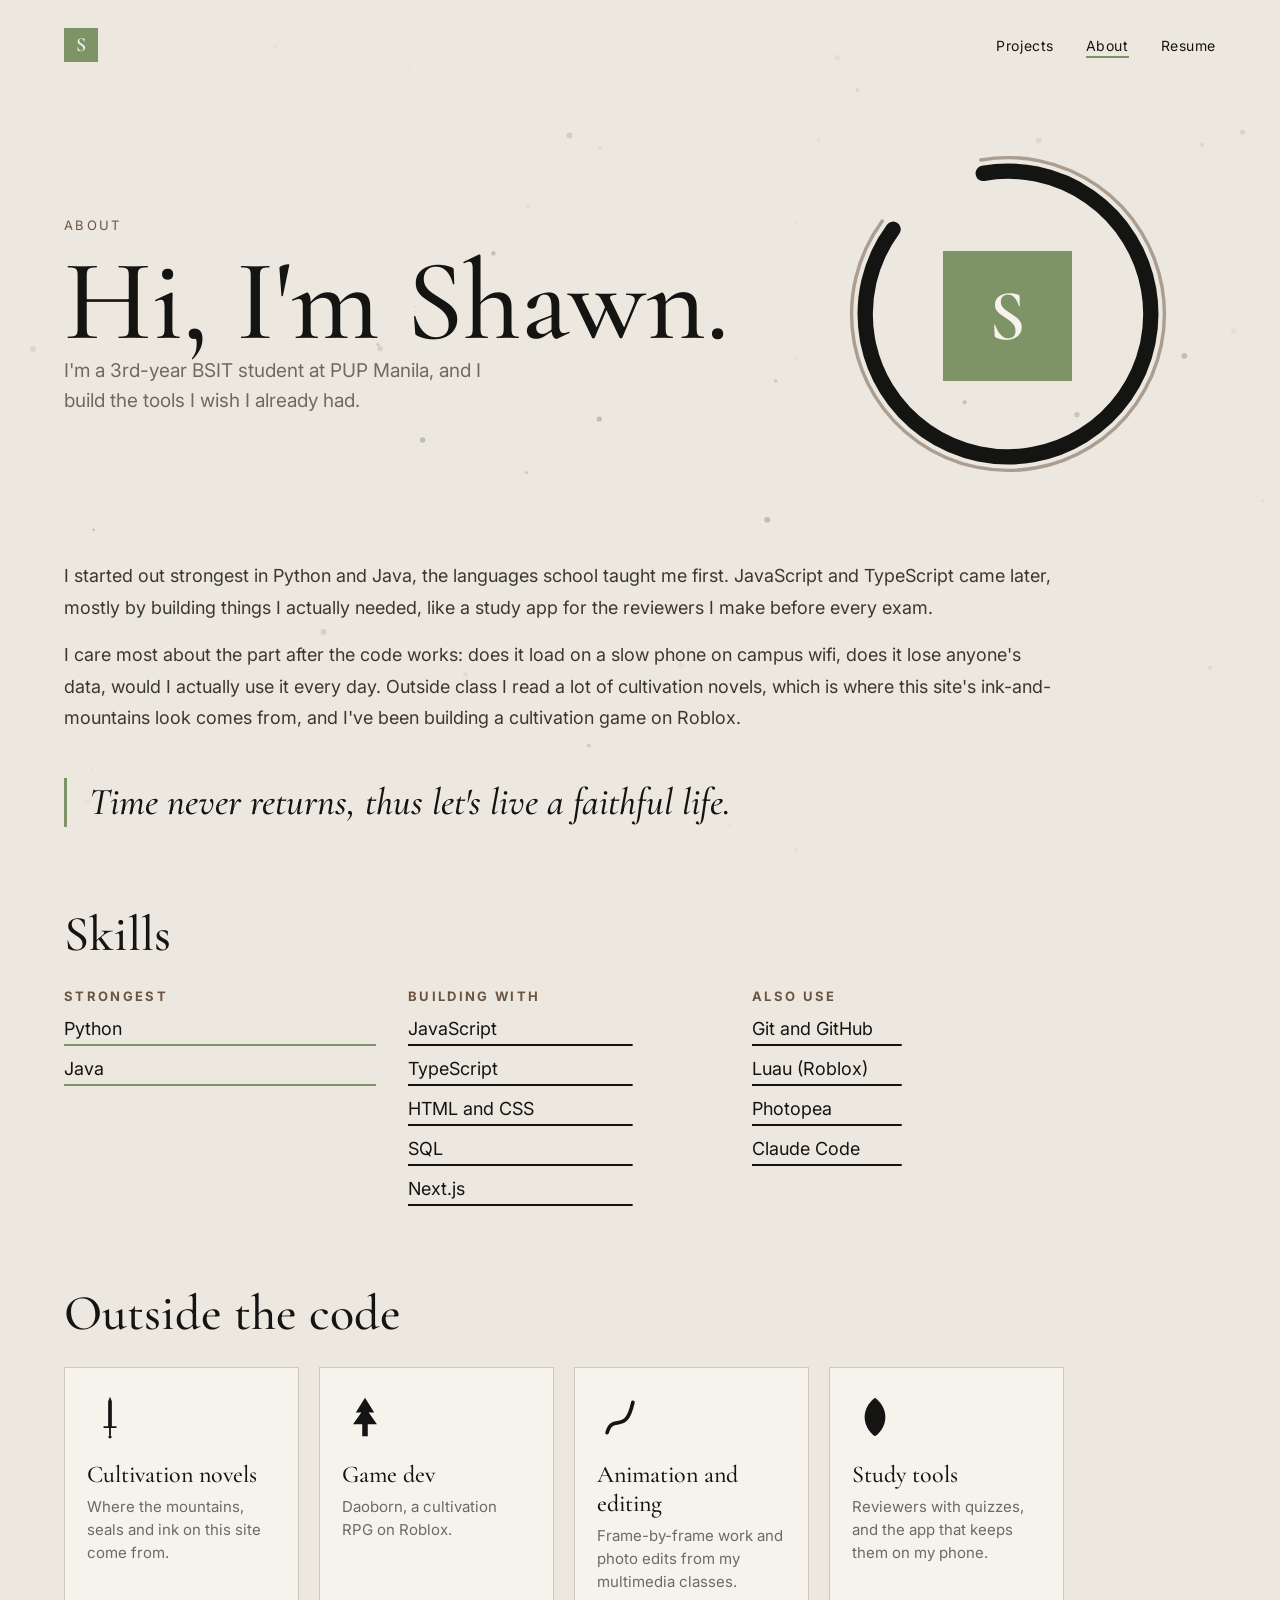
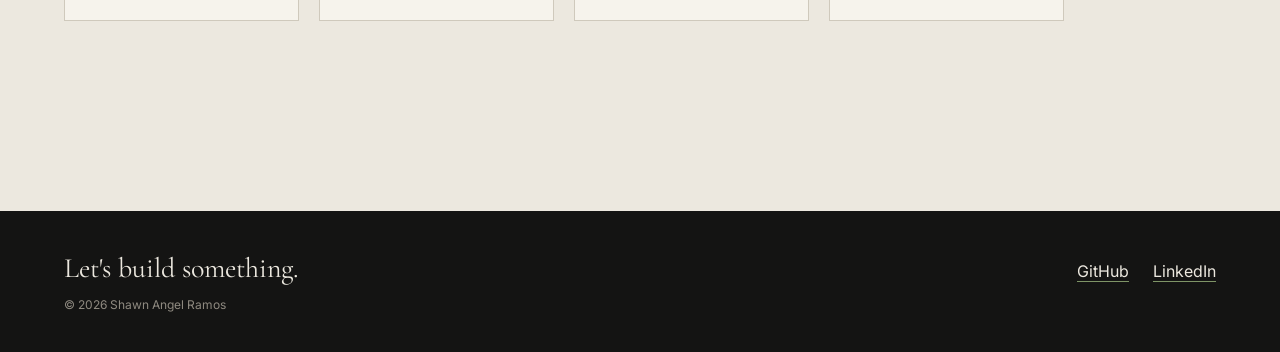
==== about.html @ b36f53f1 "Add about page A short story, a quote, skills grouped by how well I know them, and interests. An ens" ====
<!doctype html>
<html lang="en">
<head>
  <meta charset="utf-8">
  <meta name="viewport" content="width=device-width, initial-scale=1">
  <title>About · Shawn Angel Ramos</title>
  <link rel="preconnect" href="https://fonts.googleapis.com">
  <link rel="preconnect" href="https://fonts.gstatic.com" crossorigin>
  <link href="https://fonts.googleapis.com/css2?family=Cormorant+Garamond:ital,wght@0,500;0,600;1,500&family=Inter:wght@400;500&display=swap" rel="stylesheet">
  <link rel="stylesheet" href="style.css">
  <link rel="stylesheet" href="pages.css">
</head>
<body class="about-page">
  <canvas class="ambient" aria-hidden="true"></canvas>

  <nav class="nav">
    <a class="mark" href="index.html" aria-label="Home">S</a>
    <ul>
      <li><a href="projects.html">Projects</a></li>
      <li><a href="about.html">About</a></li>
      <li><a href="resume.html">Resume</a></li>
    </ul>
  </nav>

  <main class="page about">
    <header class="about-hero">
      <div>
        <p class="kicker" data-reveal>About</p>
        <h1 data-reveal>Hi, I'm Shawn.</h1>
        <p class="lead" data-reveal>I'm a 3rd-year BSIT student at PUP Manila, and I build the tools I wish I already had.</p>
      </div>
      <div class="enso" aria-hidden="true">
        <svg viewBox="0 0 200 200">
          <circle class="ring" cx="100" cy="100" r="84" pathLength="1"/>
          <circle class="ring thin" cx="100" cy="100" r="92" pathLength="1"/>
        </svg>
        <span class="seal-big">S</span>
      </div>
    </header>

    <section class="story" data-reveal>
      <p>I started out strongest in Python and Java, the languages school taught me first. JavaScript and TypeScript came later, mostly by building things I actually needed, like a study app for the reviewers I make before every exam.</p>
      <p>I care most about the part after the code works: does it load on a slow phone on campus wifi, does it lose anyone's data, would I actually use it every day. Outside class I read a lot of cultivation novels, which is where this site's ink-and-mountains look comes from, and I've been building a cultivation game on Roblox.</p>
      <blockquote class="quote">Time never returns, thus let's live a faithful life.</blockquote>
    </section>

    <section data-reveal>
      <h2 class="section-title">Skills</h2>
      <div class="skills" data-reveal>
        <div>
          <h3 class="kicker">Strongest</h3>
          <ul style="--w: 1"><li>Python</li><li>Java</li></ul>
        </div>
        <div>
          <h3 class="kicker">Building with</h3>
          <ul style="--w: .72"><li>JavaScript</li><li>TypeScript</li><li>HTML and CSS</li><li>SQL</li><li>Next.js</li></ul>
        </div>
        <div>
          <h3 class="kicker">Also use</h3>
          <ul style="--w: .48"><li>Git and GitHub</li><li>Luau (Roblox)</li><li>Photopea</li><li>Claude Code</li></ul>
        </div>
      </div>
    </section>

    <section data-reveal>
      <h2 class="section-title">Outside the code</h2>
      <div class="interests">
        <div class="interest" style="--d: 0s"><svg class="sym" viewBox="0 0 100 100" data-symbol="sword"></svg><h3>Cultivation novels</h3><p>Where the mountains, seals and ink on this site come from.</p></div>
        <div class="interest" style="--d: -2s"><svg class="sym" viewBox="0 0 100 100" data-symbol="pine"></svg><h3>Game dev</h3><p>Daoborn, a cultivation RPG on Roblox.</p></div>
        <div class="interest" style="--d: -4s"><svg class="sym" viewBox="0 0 100 100" data-symbol="brush"></svg><h3>Animation and editing</h3><p>Frame-by-frame work and photo edits from my multimedia classes.</p></div>
        <div class="interest" style="--d: -6s"><svg class="sym" viewBox="0 0 100 100" data-symbol="leaf"></svg><h3>Study tools</h3><p>Reviewers with quizzes, and the app that keeps them on my phone.</p></div>
      </div>
    </section>
  </main>

  <footer class="foot">
    <p class="foot-line">Let's build something.</p>
    <ul>
      <li><a href="https://github.com/Sramos06" target="_blank" rel="noopener">GitHub</a></li>
      <li><a href="https://www.linkedin.com/in/sramos006" target="_blank" rel="noopener">LinkedIn</a></li>
    </ul>
    <small>© 2026 Shawn Angel Ramos</small>
  </footer>

  <script src="common.js"></script>
  <script src="about.js"></script>
</body>
</html>
---- style.css ----
/* Ink and paper, with matcha and coffee kept to small accents */
:root {
  --ink: #141413;
  --ink-2: #2a2926;
  --paper: #ece8df;
  --paper-2: #f6f3ec;
  --mute: #6e6a61;
  --matcha: #7e9466;
  --coffee: #6b5443;
  --line: #cfc9bc;
}

* { box-sizing: border-box; margin: 0; }
html, body { height: 100%; }
body {
  background: var(--paper);
  color: var(--ink);
  font-family: Inter, system-ui, sans-serif;
  overflow-x: hidden;
}

/* Main page */
#home {
  position: relative;
  min-height: 100vh;
  display: grid;
  grid-template-rows: auto 1fr;
  overflow: hidden;
}

.nav {
  position: relative;
  z-index: 2;
  display: flex;
  justify-content: space-between;
  align-items: center;
  padding: 28px clamp(20px, 5vw, 64px);
  font-size: 14px;
  letter-spacing: .04em;
}
.mark {
  width: 34px;
  height: 34px;
  display: grid;
  place-items: center;
  background: var(--matcha);
  color: var(--paper-2);
  font-family: "Cormorant Garamond", serif;
  font-weight: 600;
  font-size: 20px;
}
a.mark { text-decoration: none; }
.nav ul { display: flex; gap: clamp(16px, 3vw, 32px); list-style: none; padding: 0; }
.nav ul a {
  position: relative;
  color: var(--ink);
  text-decoration: none;
  padding-bottom: 4px;
}
/* A brush-thin matcha line that grows under the hovered or current page */
.nav ul a::after {
  content: "";
  position: absolute;
  left: 0;
  bottom: 0;
  width: 100%;
  height: 2px;
  background: var(--matcha);
  transform: scaleX(0);
  transform-origin: left;
  transition: transform .35s cubic-bezier(.2,.7,.2,1);
}
.nav ul a:hover::after, .nav ul a:focus-visible::after, .nav ul a[aria-current="page"]::after { transform: scaleX(1); }

/* Footer, shared by every page */
.foot {
  position: relative;
  z-index: 2;
  display: flex;
  flex-wrap: wrap;
  align-items: baseline;
  gap: 12px 32px;
  padding: 40px clamp(20px, 5vw, 64px);
  background: var(--ink);
  color: var(--paper);
}
.foot-line { font-family: "Cormorant Garamond", serif; font-size: 28px; margin-right: auto; }
.foot ul { display: flex; gap: 24px; list-style: none; padding: 0; }
.foot a { color: var(--paper); text-decoration: none; border-bottom: 1px solid var(--matcha); }
.foot a:hover, .foot a:focus-visible { color: var(--matcha); }
.foot small { width: 100%; color: #8f8a80; font-size: 12px; }

/* Scroll reveal: elements rise in once */
[data-reveal] { opacity: 0; transform: translateY(24px); transition: opacity .8s, transform .8s cubic-bezier(.2,.7,.2,1); }
[data-reveal].in { opacity: 1; transform: none; }

/* Ink wipe between pages, with a matcha edge leading it */
.wipe {
  position: fixed;
  inset: 0;
  z-index: 100;
  background: var(--ink);
  box-shadow: 6px 0 0 var(--matcha);
  transform: translateX(101%);
  pointer-events: none;
}

@media (prefers-reduced-motion: reduce) {
  [data-reveal] { opacity: 1; transform: none; transition: none; }
}

.hero {
  position: relative;
  z-index: 2;
  align-self: center;
  padding: 0 clamp(20px, 5vw, 64px) 24vh;
}
.eyebrow {
  font-size: 13px;
  letter-spacing: .18em;
  text-transform: uppercase;
  color: var(--coffee);
}
h1 {
  font-family: "Cormorant Garamond", serif;
  font-weight: 500;
  font-size: clamp(52px, 9vw, 128px);
  line-height: .95;
  margin: 14px 0 0;
}
.rule { width: 72px; height: 2px; background: var(--matcha); margin: 26px 0; }
.lead {
  max-width: 36ch;
  color: var(--mute);
  font-size: clamp(16px, 1.6vw, 19px);
  line-height: 1.55;
}

#replay {
  margin-top: 28px;
  padding: 10px 16px;
  font: 500 13px Inter, sans-serif;
  letter-spacing: .06em;
  color: var(--ink);
  background: transparent;
  border: 1px solid var(--ink);
  cursor: pointer;
}
#replay:hover, #replay:focus-visible { background: var(--ink); color: var(--paper); }

/* Intro */
body.intro-on { overflow: hidden; }
body:not(.intro-on) #intro, body:not(.intro-on) #skip { display: none; }

#intro {
  position: fixed;
  inset: 0;
  z-index: 20;
  background: var(--paper-2);
  overflow: hidden;
}
.act { position: absolute; inset: 0; display: grid; place-items: center; }
.lineup { visibility: hidden; }
.ribbons { position: absolute; inset: 0; width: 100%; height: 100%; pointer-events: none; overflow: visible; }
.ribbons path { fill: none; stroke-linecap: round; }
.ribbons.back { z-index: 1; }
.ribbons.front { z-index: 4; }
.ribbons.loop { z-index: 5; }

/* Act 1: the seal and name, framed by torn-paper cutouts */
.title { position: relative; z-index: 3; display: grid; justify-items: center; gap: 14px; }
.title .seal {
  width: 84px;
  height: 84px;
  display: grid;
  place-items: center;
  background: var(--matcha);
  color: var(--paper-2);
  font: 600 52px "Cormorant Garamond", serif;
}
.title .name { font: 500 clamp(28px, 4vw, 48px) "Cormorant Garamond", serif; letter-spacing: .02em; }

/* clip-path would also clip a box-shadow, so the shadow is a filter on the wrapper */
.cut {
  position: absolute;
  z-index: 2;
  width: clamp(110px, 17vw, 230px);
  aspect-ratio: 4 / 3;
  filter: drop-shadow(0 8px 14px rgba(20, 20, 19, .22));
  opacity: 0;
}
.cut .paper { width: 100%; height: 100%; padding: 7%; background: var(--paper-2); }
.cut .art { width: 100%; height: 100%; display: grid; place-items: center; background: var(--tint); color: var(--ink); }
.cut .art svg { width: 52%; height: 70%; }

/* Act 2: five slices of one panorama, each on its own tinted backdrop */
.slices { position: relative; display: flex; }
.slice {
  position: relative;
  width: clamp(58px, 15vw, 170px);
  height: min(62vh, 430px);
  overflow: hidden;
  background: var(--tint);
  opacity: 0;
}
.slice::after { content: ""; position: absolute; top: 0; right: 0; bottom: 0; width: 3px; background: var(--paper-2); }
.slice:last-of-type::after { display: none; }
.slice.mid { z-index: 2; box-shadow: 0 14px 30px rgba(20, 20, 19, .25); }
.slice .pano { position: absolute; bottom: 0; left: calc(var(--i) * -100%); width: 500%; height: 52%; }
.slice .pano svg { position: absolute; inset: 0; width: 100%; height: 100%; }
.slice .sym { position: absolute; top: 12%; left: 27%; width: 46%; color: var(--paper-2); }
.slice .petals { position: absolute; inset: -20% 0 0; width: 100%; height: 120%; animation: petals 6s linear infinite; }
@keyframes petals { to { transform: translateY(16%); } }

/* The vertical word that gets pushed right as each slice lands */
.word {
  position: absolute;
  top: 0;
  height: 100%;
  display: flex;
  flex-direction: column;
  justify-content: space-between;
  padding-left: 14px;
  font: 600 var(--fs, 32px) / 1 "Cormorant Garamond", serif;
  color: var(--ink);
  transition: left .18s cubic-bezier(.2,.7,.2,1);
}
.word span { display: block; }

.flash { position: absolute; inset: 0; z-index: 10; background: var(--paper-2); opacity: 0; pointer-events: none; }

/* Fly-through */
#fly {
  position: fixed;
  inset: 0;
  z-index: 15;
  display: none;
  background: var(--paper);
  overflow: hidden;
  perspective: 800px;
  perspective-origin: 50% 42%;
}
#fly.on { display: block; }
#fly .scene { position: absolute; inset: 0; transform-style: preserve-3d; }
#fly .layer {
  position: absolute;
  width: 220vw;
  bottom: -6vh;
  height: 62vh;
  opacity: 0;
}
/* Far layers shrink toward the center, so feather the sides and base or their box edges show.
   The mask sits on the svg because a mask on the 3D-transformed layer stops it rendering. */
#fly .layer svg {
  display: block;
  width: 100%;
  height: 100%;
  -webkit-mask-image: linear-gradient(90deg, transparent, #000 22%, #000 78%, transparent), linear-gradient(#000 72%, transparent);
  -webkit-mask-composite: source-in;
  mask-image: linear-gradient(90deg, transparent, #000 22%, #000 78%, transparent), linear-gradient(#000 72%, transparent);
  mask-composite: intersect;
}
/* Mist at the base of every ridge, like ink fading into wet paper */
#fly::after {
  content: "";
  position: absolute;
  inset: auto 0 0 0;
  height: 38%;
  background: linear-gradient(transparent, var(--paper) 85%);
  pointer-events: none;
}
#fly canvas { position: absolute; inset: 0; width: 100%; height: 100%; z-index: 1; }

#skip {
  position: fixed;
  right: 20px;
  bottom: 20px;
  z-index: 40;
  padding: 8px 14px;
  font: 500 12px Inter, sans-serif;
  letter-spacing: .08em;
  color: var(--paper);
  background: transparent;
  border: 1px solid currentColor;
  cursor: pointer;
  mix-blend-mode: difference;
}

/* Ink-wash ridges, far to near */
.ridges {
  position: absolute;
  inset: auto 0 0 0;
  height: 48vh;
  z-index: 1;
  pointer-events: none;
}
.ridges svg {
  position: absolute;
  bottom: 0;
  left: -6%;
  width: 112%;
  height: 100%;
  animation: drift 26s ease-in-out infinite alternate;
}
.ridges svg:nth-child(2) { animation-duration: 19s; }
.ridges svg:nth-child(3) { animation-duration: 14s; }
@keyframes drift { to { transform: translateX(3%); } }

@media (prefers-reduced-motion: reduce) {
  .ridges svg { animation: none; }
}
---- pages.css ----
/* Shared by the inner pages */
.page { position: relative; z-index: 2; padding: 0 clamp(20px, 5vw, 64px) 110px; }
.page-head { max-width: 900px; padding: 7vh 0 7vh; }
.kicker { font-size: 13px; letter-spacing: .18em; text-transform: uppercase; color: var(--coffee); }
.page-head h1 { font-size: clamp(60px, 11vw, 150px); }
.page-head .lead { margin-top: 20px; }
.ambient { position: fixed; inset: 0; z-index: 0; width: 100%; height: 100%; pointer-events: none; }

.tags { display: flex; flex-wrap: wrap; gap: 6px; list-style: none; padding: 0; }
.tags li { padding: 3px 9px; font-size: 12px; color: var(--mute); border: 1px solid var(--line); }
.btn-link { font-weight: 500; font-size: 14px; color: var(--ink); text-decoration: none; border-bottom: 1px solid var(--matcha); }
.btn-link:hover, .btn-link:focus-visible { color: var(--coffee); border-color: var(--coffee); }

/* ---------- Projects: hanging scrolls that unroll into view ---------- */
.shelf {
  display: grid;
  grid-template-columns: repeat(auto-fill, minmax(270px, 1fr));
  gap: 48px 30px;
}
.scroll { position: relative; padding: 18px 0; }
.scroll.featured { grid-column: span 2; }

/* The two wooden rods; the bottom one travels down as the scroll unrolls */
.scroll::before, .scroll::after {
  content: "";
  position: absolute;
  left: -8px;
  right: -8px;
  z-index: 2;
  height: 12px;
  background: var(--ink);
  border-radius: 6px;
}
.scroll::before { top: 6px; }
.scroll::after { top: calc(100% - 18px); transition: top 1.1s cubic-bezier(.7,0,.2,1) .15s; }

.scroll-body {
  height: 100%;
  min-height: 340px;
  display: flex;
  flex-direction: column;
  gap: 14px;
  padding: 30px 26px 28px;
  background: var(--paper-2);
  border-inline: 1px solid var(--line);
  clip-path: inset(0);
  transition: clip-path 1.1s cubic-bezier(.7,0,.2,1) .15s, transform .45s cubic-bezier(.2,.7,.2,1), box-shadow .45s;
}
.scroll[data-reveal] { opacity: 1; transform: none; }
.scroll[data-reveal]:not(.in)::after { top: 6px; }
.scroll[data-reveal]:not(.in) .scroll-body { clip-path: inset(0 0 100% 0); }

.scroll:hover .scroll-body, .scroll:focus-within .scroll-body {
  transform: translateY(-6px);
  box-shadow: 0 18px 30px -18px rgba(20, 20, 19, .35);
}

/* Every symbol bobs on its own clock so the shelf never sits still */
.scroll .sym {
  width: 54px;
  height: 54px;
  color: var(--ink);
  animation: bob 6s ease-in-out infinite;
  animation-delay: var(--d, 0s);
}
.scroll:hover .sym { animation-duration: 1.6s; }
@keyframes bob {
  0%, 100% { transform: translateY(0) rotate(-4deg); }
  50% { transform: translateY(-7px) rotate(4deg); }
}

.scroll h2 { font: 500 34px / 1.05 "Cormorant Garamond", serif; }
.scroll p { color: var(--mute); line-height: 1.55; }
.scroll .status { font-size: 12px; letter-spacing: .14em; text-transform: uppercase; color: var(--matcha); }
.scroll .status.wip { color: var(--coffee); }
.scroll .links { margin-top: auto; display: flex; flex-wrap: wrap; gap: 18px; }
.scroll.featured h2 { font-size: 48px; }

@media (max-width: 640px) {
  .scroll.featured { grid-column: auto; }
}

/* ---------- Case study: clouds drifting over the header, an ink line that follows your reading ---------- */
html { scroll-behavior: smooth; }
.case-head { position: relative; padding: 8vh 0 7vh; }
.sky { position: absolute; inset: 0 calc(-1 * clamp(20px, 5vw, 64px)); z-index: -1; overflow: hidden; pointer-events: none; }
.sky span {
  position: absolute;
  width: 60vw;
  height: 16vh;
  border-radius: 50%;
  background: radial-gradient(closest-side, rgba(255, 255, 255, .8), transparent);
  filter: blur(6px);
  animation: cloud 38s ease-in-out infinite alternate;
}
.sky span:nth-child(1) { top: 6%; left: -12%; }
.sky span:nth-child(2) { top: 38%; left: 28%; animation-duration: 52s; animation-delay: -10s; background: radial-gradient(closest-side, rgba(126, 148, 102, .2), transparent); }
.sky span:nth-child(3) { top: 68%; left: -22%; animation-duration: 44s; animation-delay: -20s; background: radial-gradient(closest-side, rgba(107, 84, 67, .14), transparent); }
@keyframes cloud { to { transform: translateX(40vw); } }

.meta {
  display: grid;
  grid-template-columns: repeat(auto-fit, minmax(190px, 1fr));
  gap: 20px 32px;
  margin-top: 44px;
  padding-top: 22px;
  border-top: 1px solid var(--line);
}
.meta dt { font-size: 12px; letter-spacing: .14em; text-transform: uppercase; color: var(--coffee); }
.meta dd { margin: 6px 0 0; line-height: 1.5; }

.case { display: grid; grid-template-columns: 190px minmax(0, 680px); gap: clamp(24px, 6vw, 90px); }
.rail { position: sticky; top: 40px; align-self: start; display: flex; gap: 18px; }
.rail .track { position: relative; width: 3px; background: var(--line); }
.rail .ink { position: absolute; top: 0; left: 0; width: 100%; height: calc(var(--p, 0) * 100%); background: var(--ink); }
/* The brush tip: a matcha dot that keeps breathing at the end of the line */
.rail .ink::after {
  content: "";
  position: absolute;
  bottom: -7px;
  left: 50%;
  width: 13px;
  height: 13px;
  translate: -50% 0;
  border-radius: 50%;
  background: var(--matcha);
  animation: breathe 2.4s ease-in-out infinite;
}
@keyframes breathe { 50% { transform: scale(1.5); opacity: .55; } }
.rail ol { list-style: none; padding: 0; display: grid; gap: 22px; font-size: 13px; }
.rail a { color: var(--mute); text-decoration: none; transition: color .3s; }
.rail a.on, .rail a:hover, .rail a:focus-visible { color: var(--ink); }
.rail a.on { font-weight: 500; }

.case section { padding-bottom: 70px; scroll-margin-top: 30px; }
.case h2 { margin-bottom: 18px; font: 500 clamp(32px, 4vw, 44px) / 1.1 "Cormorant Garamond", serif; }
.case h3 { margin: 24px 0 6px; font: 600 16px Inter, sans-serif; }
.case article p, .case article li { line-height: 1.7; color: #3a3833; }
.case article p + p { margin-top: 14px; }
.case article ul { display: grid; gap: 8px; padding-left: 18px; }
.case code { font-size: .92em; background: var(--paper-2); padding: 1px 5px; }

.stats { display: grid; grid-template-columns: repeat(auto-fit, minmax(150px, 1fr)); gap: 16px; margin-bottom: 22px; }
.stat { padding: 20px; background: var(--paper-2); border: 1px solid var(--line); }
.stat b { display: block; font: 500 48px / 1 "Cormorant Garamond", serif; }
.stat span { font-size: 13px; color: var(--mute); }

@media (max-width: 820px) {
  .case { grid-template-columns: 1fr; }
  .rail { display: none; }
}

/* ---------- About: an ensō that keeps redrawing, rising motes, inked skill lines ---------- */
.section-title { margin-bottom: 26px; font: 500 clamp(34px, 4.4vw, 50px) / 1.1 "Cormorant Garamond", serif; }
.about section { max-width: 1000px; padding-bottom: 80px; }

.about-hero {
  display: grid;
  grid-template-columns: minmax(0, 1.25fr) minmax(200px, .75fr);
  align-items: center;
  gap: 40px;
  padding: 6vh 0 8vh;
}
.enso { position: relative; width: min(100%, 340px); aspect-ratio: 1; justify-self: center; }
.enso svg { width: 100%; height: 100%; overflow: visible; }
.enso .ring {
  fill: none;
  stroke: var(--ink);
  stroke-width: 9;
  stroke-linecap: round;
  stroke-dasharray: .88 1;
  transform: rotate(-100deg);
  transform-origin: center;
  animation: enso 9s cubic-bezier(.6,0,.3,1) infinite;
}
.enso .ring.thin { stroke: var(--coffee); stroke-width: 2; opacity: .5; animation-delay: .25s; }
@keyframes enso {
  0% { stroke-dashoffset: .88; opacity: 1; }
  32% { stroke-dashoffset: 0; }
  82% { stroke-dashoffset: 0; opacity: 1; }
  100% { stroke-dashoffset: 0; opacity: 0; }
}
.seal-big {
  position: absolute;
  inset: 31%;
  display: grid;
  place-items: center;
  background: var(--matcha);
  color: var(--paper-2);
  font: 600 clamp(40px, 6vw, 72px) "Cormorant Garamond", serif;
  animation: hover 7s ease-in-out infinite;
}
@keyframes hover { 50% { transform: translateY(-8px); } }

.story { max-width: 700px; }
.story p { font-size: 18px; line-height: 1.75; color: #3a3833; }
.story p + p { margin-top: 16px; }
.quote {
  margin: 44px 0 0;
  padding-left: 22px;
  border-left: 3px solid var(--matcha);
  font: italic 500 clamp(26px, 3.2vw, 38px) / 1.3 "Cormorant Garamond", serif;
}

.skills { display: grid; grid-template-columns: repeat(auto-fit, minmax(220px, 1fr)); gap: 32px; }
.skills h3 { margin-bottom: 14px; }
.skills ul { display: grid; gap: 12px; list-style: none; padding: 0; }
.skills li { position: relative; padding-bottom: 7px; font-size: 18px; }
/* Each underline inks itself in, longer for the languages I'm strongest in */
.skills li::after {
  content: "";
  position: absolute;
  left: 0;
  bottom: 0;
  width: 100%;
  height: 2px;
  background: var(--ink);
  transform: scaleX(0);
  transform-origin: left;
  transition: transform 1s cubic-bezier(.2,.7,.2,1) calc(var(--k, 0) * 110ms + .2s);
}
.skills.in li::after { transform: scaleX(var(--w, 1)); }
.skills ul[style*="--w: 1"] li::after { background: var(--matcha); }

.interests { display: grid; grid-template-columns: repeat(auto-fit, minmax(200px, 1fr)); gap: 20px; }
.interest { padding: 26px 22px; background: var(--paper-2); border: 1px solid var(--line); }
.interest .sym { width: 46px; height: 46px; margin-bottom: 16px; color: var(--ink); animation: bob 6s ease-in-out infinite; animation-delay: var(--d, 0s); }
.interest h3 { margin-bottom: 6px; font: 500 24px "Cormorant Garamond", serif; }
.interest p { color: var(--mute); line-height: 1.55; font-size: 15px; }

@media (max-width: 720px) {
  .about-hero { grid-template-columns: 1fr; }
  .enso { width: 220px; }
}

@media (prefers-reduced-motion: reduce) {
  .scroll .sym { animation: none; }
  .scroll[data-reveal]:not(.in) .scroll-body { clip-path: inset(0); }
  .scroll[data-reveal]:not(.in)::after { top: calc(100% - 18px); }
  .sky span, .rail .ink::after, .enso .ring, .seal-big, .interest .sym { animation: none; }
  .enso .ring { stroke-dashoffset: 0; }
  html { scroll-behavior: auto; }
}
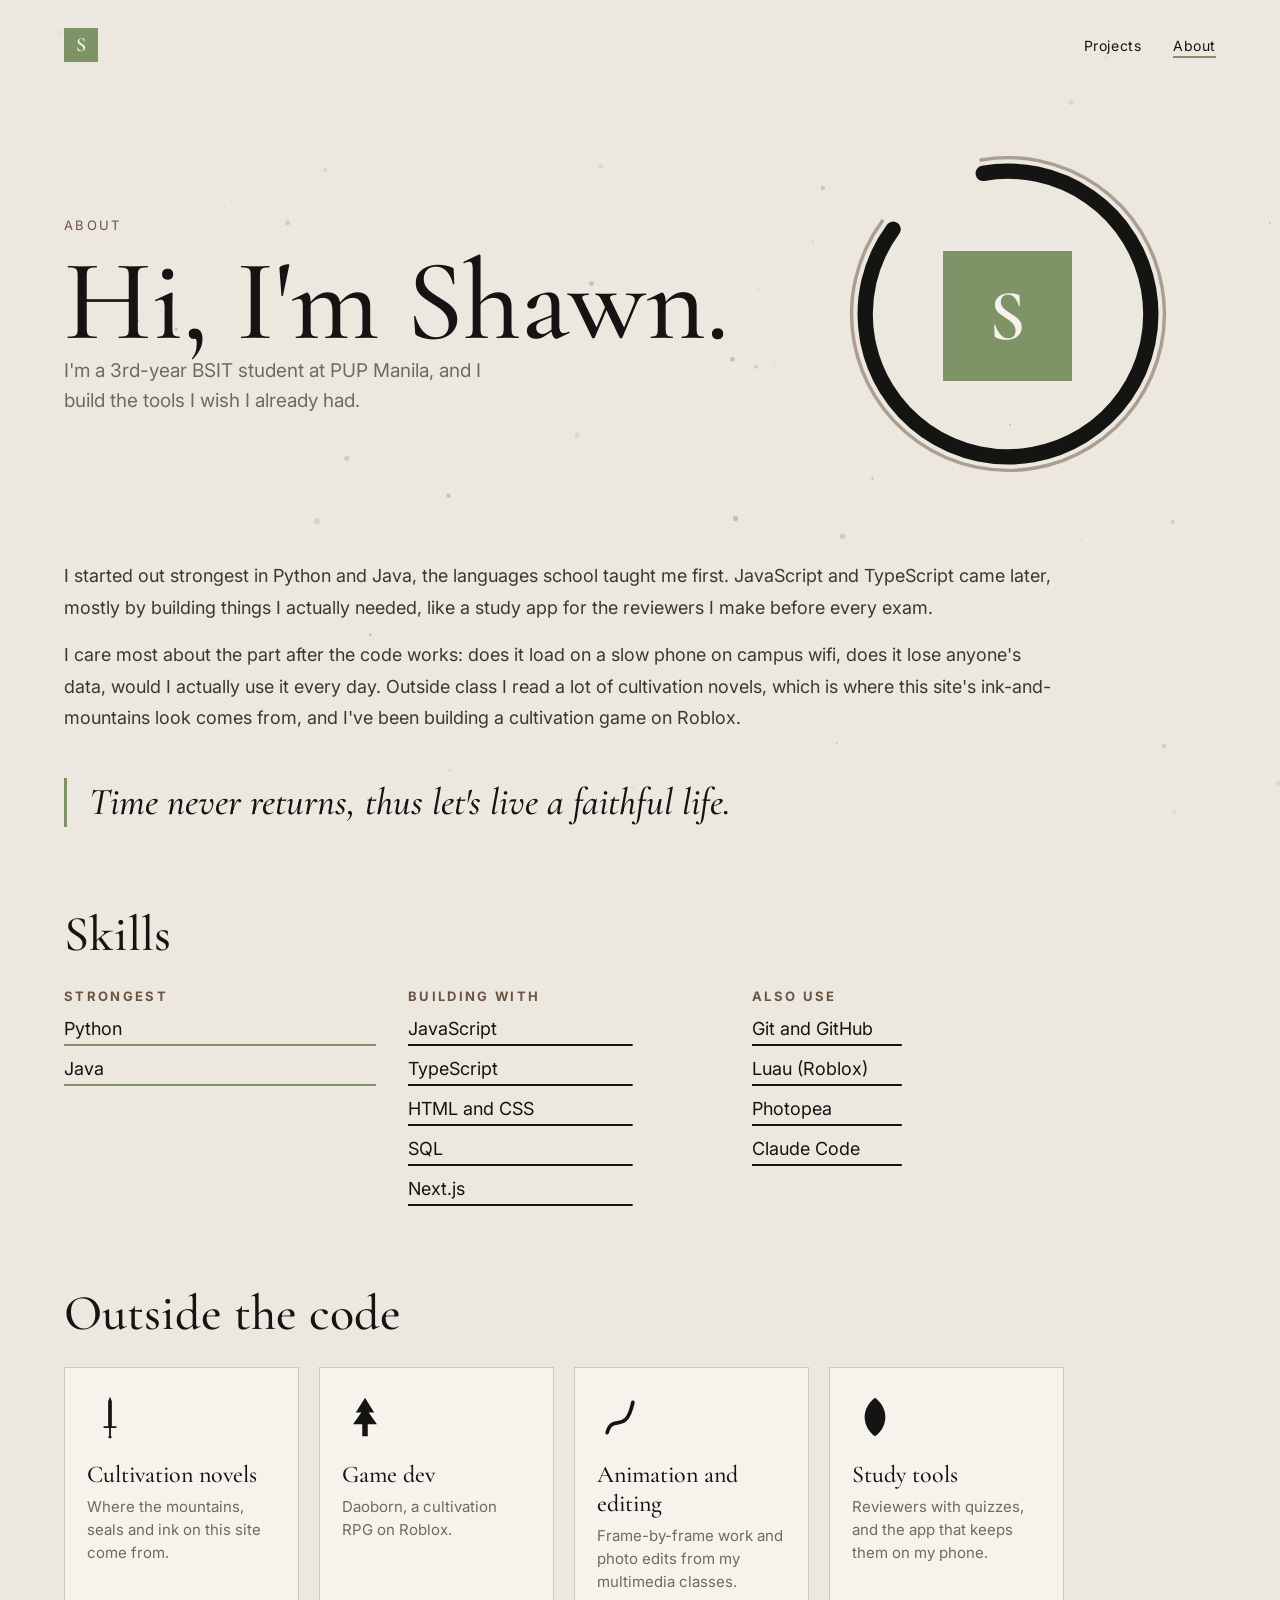
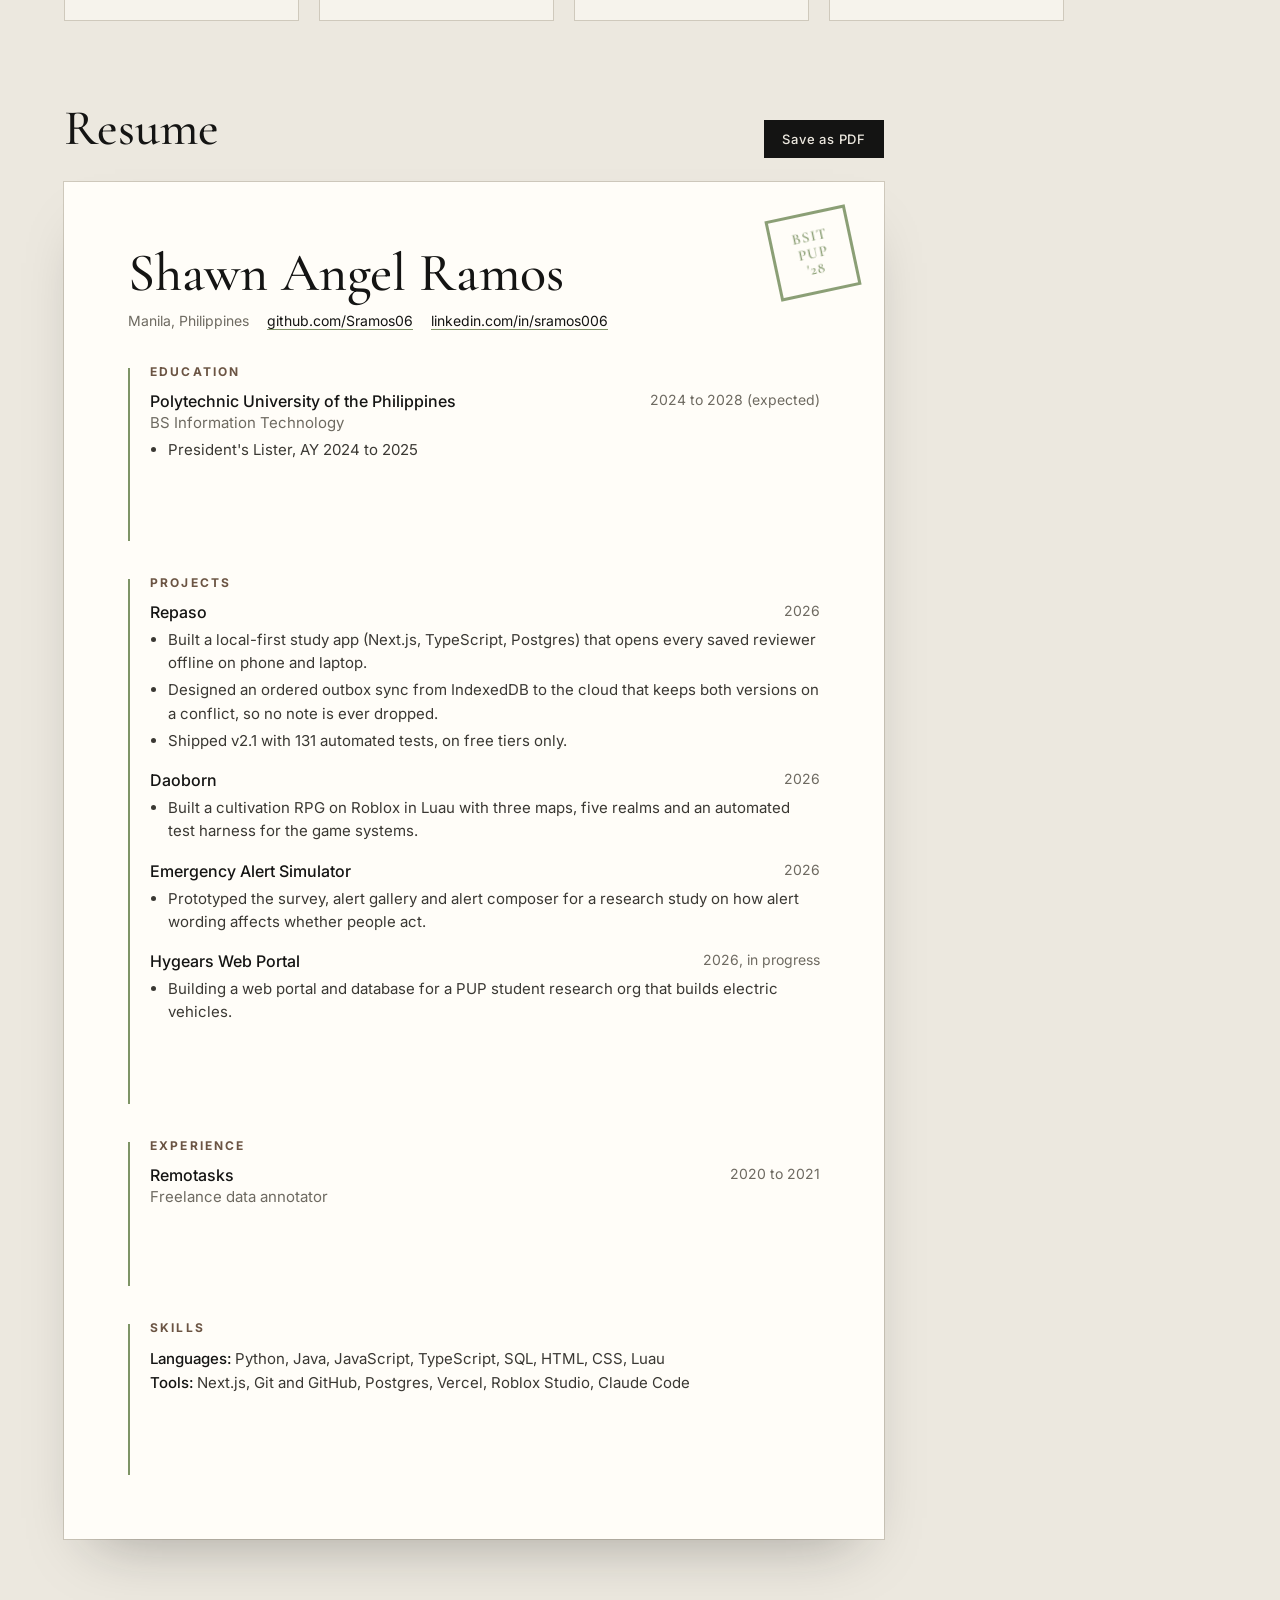
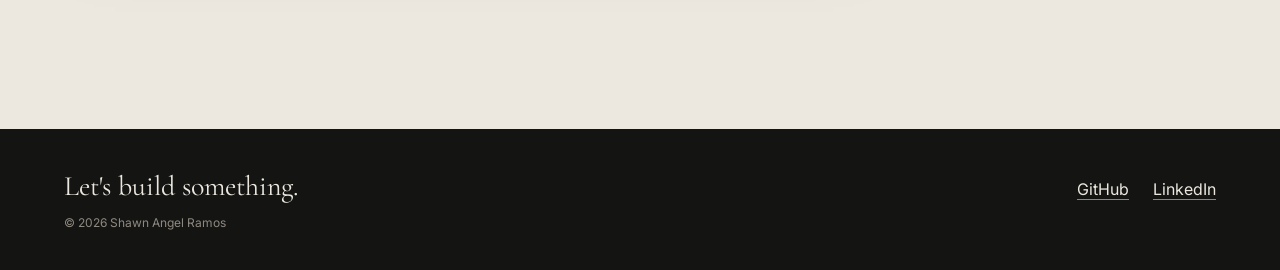
==== commit bdfef924: "Move the resume into the about page The resume tab was too much for what it's for, so the sheet is n" ====
--- a/about.html
+++ b/about.html
@@ -18,7 +18,6 @@
     <ul>
       <li><a href="projects.html">Projects</a></li>
       <li><a href="about.html">About</a></li>
-      <li><a href="resume.html">Resume</a></li>
     </ul>
   </nav>
 
@@ -71,6 +70,70 @@
         <div class="interest" style="--d: -6s"><svg class="sym" viewBox="0 0 100 100" data-symbol="leaf"></svg><h3>Study tools</h3><p>Reviewers with quizzes, and the app that keeps them on my phone.</p></div>
       </div>
     </section>
+    <section id="resume" class="resume" data-reveal>
+      <div class="resume-head">
+        <h2 class="section-title">Resume</h2>
+        <button class="print-btn" type="button">Save as PDF</button>
+      </div>
+      <article class="sheet">
+        <div class="stamp" aria-hidden="true">BSIT<br>PUP<br>'28</div>
+        <header>
+          <h2>Shawn Angel Ramos</h2>
+          <p class="contact-line">
+            <span>Manila, Philippines</span>
+            <a href="https://github.com/Sramos06">github.com/Sramos06</a>
+            <a href="https://www.linkedin.com/in/sramos006">linkedin.com/in/sramos006</a>
+          </p>
+        </header>
+
+        <section data-reveal>
+          <h3>Education</h3>
+          <div class="entry">
+            <div class="entry-top"><b>Polytechnic University of the Philippines</b><span class="when">2024 to 2028 (expected)</span></div>
+            <p class="sub">BS Information Technology</p>
+            <ul><li>President's Lister, AY 2024 to 2025</li></ul>
+          </div>
+        </section>
+
+        <section data-reveal>
+          <h3>Projects</h3>
+          <div class="entry">
+            <div class="entry-top"><b>Repaso</b><span class="when">2026</span></div>
+            <ul>
+              <li>Built a local-first study app (Next.js, TypeScript, Postgres) that opens every saved reviewer offline on phone and laptop.</li>
+              <li>Designed an ordered outbox sync from IndexedDB to the cloud that keeps both versions on a conflict, so no note is ever dropped.</li>
+              <li>Shipped v2.1 with 131 automated tests, on free tiers only.</li>
+            </ul>
+          </div>
+          <div class="entry">
+            <div class="entry-top"><b>Daoborn</b><span class="when">2026</span></div>
+            <ul><li>Built a cultivation RPG on Roblox in Luau with three maps, five realms and an automated test harness for the game systems.</li></ul>
+          </div>
+          <div class="entry">
+            <div class="entry-top"><b>Emergency Alert Simulator</b><span class="when">2026</span></div>
+            <ul><li>Prototyped the survey, alert gallery and alert composer for a research study on how alert wording affects whether people act.</li></ul>
+          </div>
+          <div class="entry">
+            <div class="entry-top"><b>Hygears Web Portal</b><span class="when">2026, in progress</span></div>
+            <ul><li>Building a web portal and database for a PUP student research org that builds electric vehicles.</li></ul>
+          </div>
+        </section>
+
+        <section data-reveal>
+          <h3>Experience</h3>
+          <div class="entry">
+            <div class="entry-top"><b>Remotasks</b><span class="when">2020 to 2021</span></div>
+            <p class="sub">Freelance data annotator</p>
+          </div>
+        </section>
+
+        <section data-reveal>
+          <h3>Skills</h3>
+          <p class="skill-line"><b>Languages:</b> Python, Java, JavaScript, TypeScript, SQL, HTML, CSS, Luau</p>
+          <p class="skill-line"><b>Tools:</b> Next.js, Git and GitHub, Postgres, Vercel, Roblox Studio, Claude Code</p>
+        </section>
+      </article>
+    </section>
   </main>
 
   <footer class="foot">
--- a/style.css
+++ b/style.css
@@ -136,8 +136,10 @@
   line-height: 1.55;
 }
 
+.hero-actions { display: flex; align-items: center; gap: 24px; margin-top: 28px; }
+.btn-link { font-weight: 500; font-size: 14px; color: var(--ink); text-decoration: none; border-bottom: 1px solid var(--matcha); }
+.btn-link:hover, .btn-link:focus-visible { color: var(--coffee); border-color: var(--coffee); }
 #replay {
-  margin-top: 28px;
   padding: 10px 16px;
   font: 500 13px Inter, sans-serif;
   letter-spacing: .06em;
@@ -228,48 +230,6 @@
 .word span { display: block; }
 
 .flash { position: absolute; inset: 0; z-index: 10; background: var(--paper-2); opacity: 0; pointer-events: none; }
-
-/* Fly-through */
-#fly {
-  position: fixed;
-  inset: 0;
-  z-index: 15;
-  display: none;
-  background: var(--paper);
-  overflow: hidden;
-  perspective: 800px;
-  perspective-origin: 50% 42%;
-}
-#fly.on { display: block; }
-#fly .scene { position: absolute; inset: 0; transform-style: preserve-3d; }
-#fly .layer {
-  position: absolute;
-  width: 220vw;
-  bottom: -6vh;
-  height: 62vh;
-  opacity: 0;
-}
-/* Far layers shrink toward the center, so feather the sides and base or their box edges show.
-   The mask sits on the svg because a mask on the 3D-transformed layer stops it rendering. */
-#fly .layer svg {
-  display: block;
-  width: 100%;
-  height: 100%;
-  -webkit-mask-image: linear-gradient(90deg, transparent, #000 22%, #000 78%, transparent), linear-gradient(#000 72%, transparent);
-  -webkit-mask-composite: source-in;
-  mask-image: linear-gradient(90deg, transparent, #000 22%, #000 78%, transparent), linear-gradient(#000 72%, transparent);
-  mask-composite: intersect;
-}
-/* Mist at the base of every ridge, like ink fading into wet paper */
-#fly::after {
-  content: "";
-  position: absolute;
-  inset: auto 0 0 0;
-  height: 38%;
-  background: linear-gradient(transparent, var(--paper) 85%);
-  pointer-events: none;
-}
-#fly canvas { position: absolute; inset: 0; width: 100%; height: 100%; z-index: 1; }
 
 #skip {
   position: fixed;
@@ -286,26 +246,61 @@
   mix-blend-mode: difference;
 }
 
-/* Ink-wash ridges, far to near */
-.ridges {
-  position: absolute;
-  inset: auto 0 0 0;
-  height: 48vh;
+/* Home landscape: still mountains, slow mist, the odd pair of birds */
+.landscape {
+  position: absolute;
+  inset: 0;
   z-index: 1;
+  overflow: hidden;
   pointer-events: none;
-}
-.ridges svg {
-  position: absolute;
-  bottom: 0;
-  left: -6%;
-  width: 112%;
-  height: 100%;
-  animation: drift 26s ease-in-out infinite alternate;
-}
-.ridges svg:nth-child(2) { animation-duration: 19s; }
-.ridges svg:nth-child(3) { animation-duration: 14s; }
-@keyframes drift { to { transform: translateX(3%); } }
+  background: linear-gradient(var(--paper-2), var(--paper) 62%);
+}
+.landscape .sun {
+  position: absolute;
+  top: 14%;
+  right: 15%;
+  width: 12vw;
+  aspect-ratio: 1;
+  border-radius: 50%;
+  background: radial-gradient(circle, rgba(107, 84, 67, .15) 0 58%, transparent 61%);
+}
+.landscape .ridge { position: absolute; bottom: 0; left: -2%; width: 104%; }
+.landscape .ridge svg { display: block; width: 100%; height: 100%; }
+.ridge.r1 { height: 50vh; }
+.ridge.r2 { height: 40vh; }
+.ridge.r3 { height: 28vh; }
+.ridge.r4 { height: 14vh; }
+
+/* Each mist band is two screens wide with the same pattern in both halves,
+   so sliding it left by one screen loops without a seam */
+.mist {
+  position: absolute;
+  left: 0;
+  width: 200vw;
+  height: 16vh;
+  background:
+    radial-gradient(ellipse 22% 50% at 25% 50%, rgba(246, 243, 236, .9), transparent 70%),
+    radial-gradient(ellipse 22% 50% at 75% 50%, rgba(246, 243, 236, .75), transparent 70%);
+  animation: mist 140s linear infinite;
+}
+.mist.m1 { bottom: 27vh; }
+.mist.m2 { bottom: 8vh; height: 12vh; animation-duration: 100s; animation-direction: reverse; }
+@keyframes mist { to { transform: translateX(-100vw); } }
+
+.bird { position: absolute; left: -70px; width: 46px; opacity: .55; }
+.bird svg { display: block; width: 100%; overflow: visible; }
+.bird path {
+  fill: none;
+  stroke: var(--ink-2);
+  stroke-width: 1.6;
+  stroke-linecap: round;
+  transform-box: fill-box;
+  transform-origin: center;
+  animation: flap .8s ease-in-out infinite;
+}
+.bird path + path { animation-delay: -.3s; }
+@keyframes flap { 50% { transform: scaleY(.35); } }
 
 @media (prefers-reduced-motion: reduce) {
-  .ridges svg { animation: none; }
-}
+  .mist { animation: none; }
+}
--- a/pages.css
+++ b/pages.css
@@ -10,6 +10,34 @@
 .tags li { padding: 3px 9px; font-size: 12px; color: var(--mute); border: 1px solid var(--line); }
 .btn-link { font-weight: 500; font-size: 14px; color: var(--ink); text-decoration: none; border-bottom: 1px solid var(--matcha); }
 .btn-link:hover, .btn-link:focus-visible { color: var(--coffee); border-color: var(--coffee); }
+
+/* Fixed background scenes, drawn behind the page content */
+.scenery { position: fixed; inset: 0; z-index: 0; pointer-events: none; overflow: hidden; }
+
+/* ---------- Projects: a lone tree on a hill ---------- */
+.tree-scene .hill { position: absolute; bottom: 0; left: 0; width: 100%; height: 16vh; fill: #ddd7cb; }
+.tree-scene .tree { position: absolute; right: 2vw; bottom: 3vh; width: 44vw; height: 90vh; overflow: visible; }
+.tree .wood { fill: none; stroke: var(--ink-2); stroke-linecap: round; }
+.tree .leaf { fill: rgba(42, 41, 38, .13); }
+.tree .leaf.green { fill: rgba(126, 148, 102, .28); }
+.tree .branch { animation: sway var(--dur) ease-in-out var(--delay) infinite alternate; }
+@keyframes sway {
+  from { rotate: calc(var(--amp) * -1deg); }
+  to { rotate: calc(var(--amp) * 1deg); }
+}
+.blown-leaf {
+  position: absolute;
+  width: 12px;
+  height: 7px;
+  border-radius: 50%;
+  background: rgba(42, 41, 38, .45);
+}
+.blown-leaf.green { background: rgba(126, 148, 102, .6); }
+
+/* Keep the project list on the left so the tree stays visible on wide screens */
+@media (min-width: 1000px) {
+  .projects-page .page { max-width: 60vw; }
+}
 
 /* ---------- Projects: hanging scrolls that unroll into view ---------- */
 .shelf {
@@ -233,11 +261,96 @@
   .enso { width: 220px; }
 }
 
+/* ---------- Resume (inside About): a paper sheet that gets stamped as it scrolls in ---------- */
+.about .resume { max-width: 820px; }
+.resume-head { display: flex; justify-content: space-between; align-items: baseline; gap: 20px; }
+.print-btn {
+  padding: 11px 18px;
+  font: 500 13px Inter, sans-serif;
+  letter-spacing: .06em;
+  color: var(--paper);
+  background: var(--ink);
+  border: 0;
+  cursor: pointer;
+  transition: background .3s;
+}
+.print-btn:hover, .print-btn:focus-visible { background: var(--matcha); }
+
+.sheet {
+  position: relative;
+  width: min(100%, 820px);
+  padding: clamp(28px, 6vw, 64px);
+  background: #fffdf8;
+  box-shadow: 0 30px 60px -30px rgba(20, 20, 19, .35), 0 0 0 1px var(--line);
+}
+
+/* The seal lands with a bounce once the sheet has settled */
+.stamp {
+  position: absolute;
+  top: 30px;
+  right: 30px;
+  width: 82px;
+  height: 82px;
+  display: grid;
+  place-items: center;
+  border: 3px solid var(--matcha);
+  color: var(--matcha);
+  font: 600 15px / 1.1 "Cormorant Garamond", serif;
+  letter-spacing: .08em;
+  text-align: center;
+  rotate: -12deg;
+  opacity: 0;
+}
+.resume.in .stamp { opacity: .9; animation: stamp .45s cubic-bezier(.3,1.6,.5,1) .7s both; }
+@keyframes stamp { from { opacity: 0; transform: scale(2.4); } }
+
+.sheet header h2 { padding-right: 100px; font: 500 clamp(36px, 5vw, 54px) / 1 "Cormorant Garamond", serif; }
+.contact-line { display: flex; flex-wrap: wrap; gap: 6px 18px; margin-top: 12px; font-size: 14px; color: var(--mute); }
+.contact-line a { color: var(--ink); text-decoration: none; border-bottom: 1px solid var(--matcha); }
+
+/* Each section's left rule inks down as it scrolls in */
+.sheet section { position: relative; margin-top: 34px; padding-left: 22px; }
+.sheet section[data-reveal] { transform: none; }
+.sheet section::before {
+  content: "";
+  position: absolute;
+  top: 4px;
+  bottom: 0;
+  left: 0;
+  width: 2px;
+  background: var(--matcha);
+  transform: scaleY(0);
+  transform-origin: top;
+  transition: transform 1.2s cubic-bezier(.2,.7,.2,1) .2s;
+}
+.sheet section.in::before { transform: scaleY(1); }
+.sheet h3 { margin-bottom: 12px; font-size: 12px; letter-spacing: .18em; text-transform: uppercase; color: var(--coffee); }
+.entry + .entry { margin-top: 18px; }
+.entry-top { display: flex; flex-wrap: wrap; justify-content: space-between; gap: 4px 12px; }
+.entry-top b { font-weight: 500; }
+.when { font-size: 14px; color: var(--mute); }
+.sub { margin-top: 2px; font-size: 15px; color: var(--mute); }
+.entry ul { display: grid; gap: 4px; margin-top: 6px; padding-left: 18px; font-size: 15px; line-height: 1.55; color: #3a3833; }
+.skill-line { font-size: 15px; line-height: 1.6; color: #3a3833; }
+.skill-line b { font-weight: 500; color: var(--ink); }
+
+@media print {
+  /* Print only the resume sheet */
+  body * { visibility: hidden; }
+  .sheet, .sheet * { visibility: visible; }
+  .sheet { position: absolute; top: 0; left: 0; width: 100%; padding: 0; box-shadow: none; }
+  .sheet section::before { transform: scaleY(1); transition: none; }
+  [data-reveal] { opacity: 1 !important; transform: none !important; }
+  .stamp { opacity: .9; animation: none; }
+}
+
 @media (prefers-reduced-motion: reduce) {
   .scroll .sym { animation: none; }
   .scroll[data-reveal]:not(.in) .scroll-body { clip-path: inset(0); }
   .scroll[data-reveal]:not(.in)::after { top: calc(100% - 18px); }
-  .sky span, .rail .ink::after, .enso .ring, .seal-big, .interest .sym { animation: none; }
+  .tree .branch, .sky span, .rail .ink::after, .enso .ring, .seal-big, .interest .sym { animation: none; }
   .enso .ring { stroke-dashoffset: 0; }
+  .resume.in .stamp { animation: none; }
+  .sheet section::before { transform: scaleY(1); transition: none; }
   html { scroll-behavior: auto; }
 }
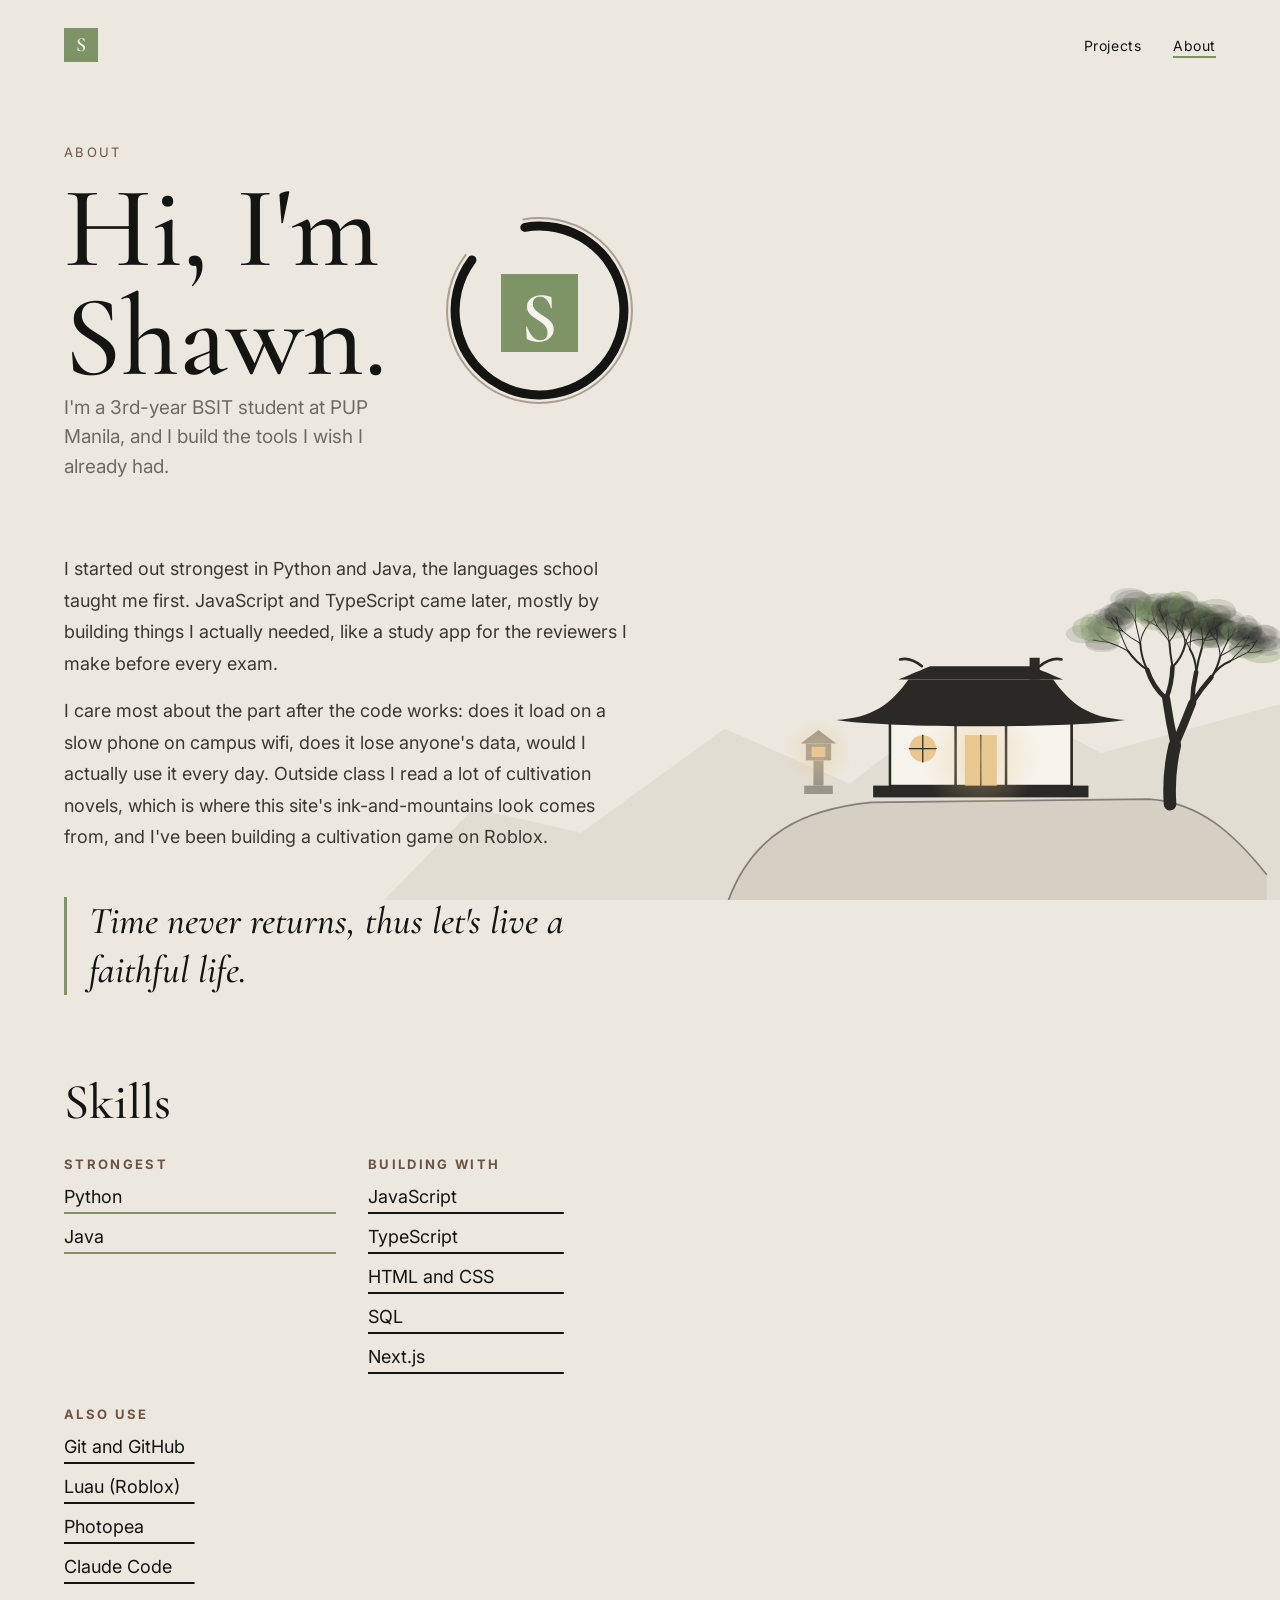
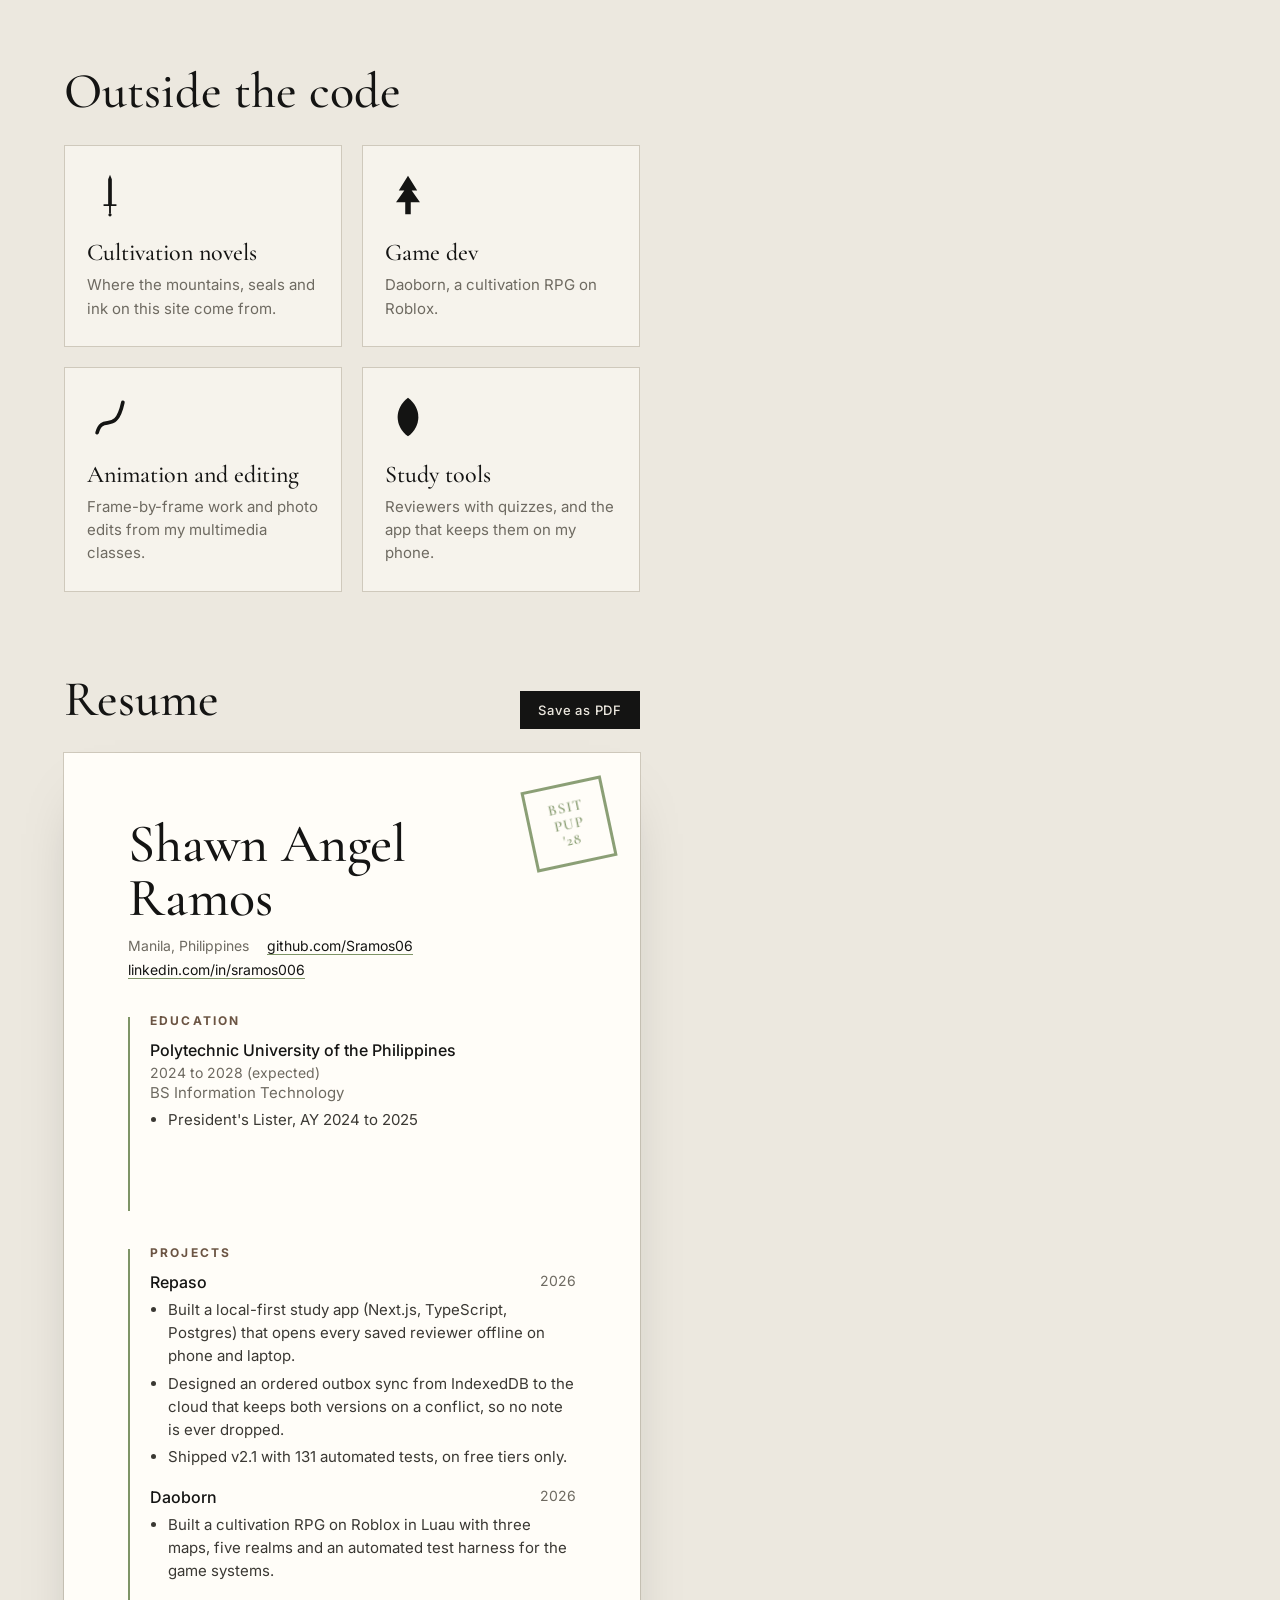
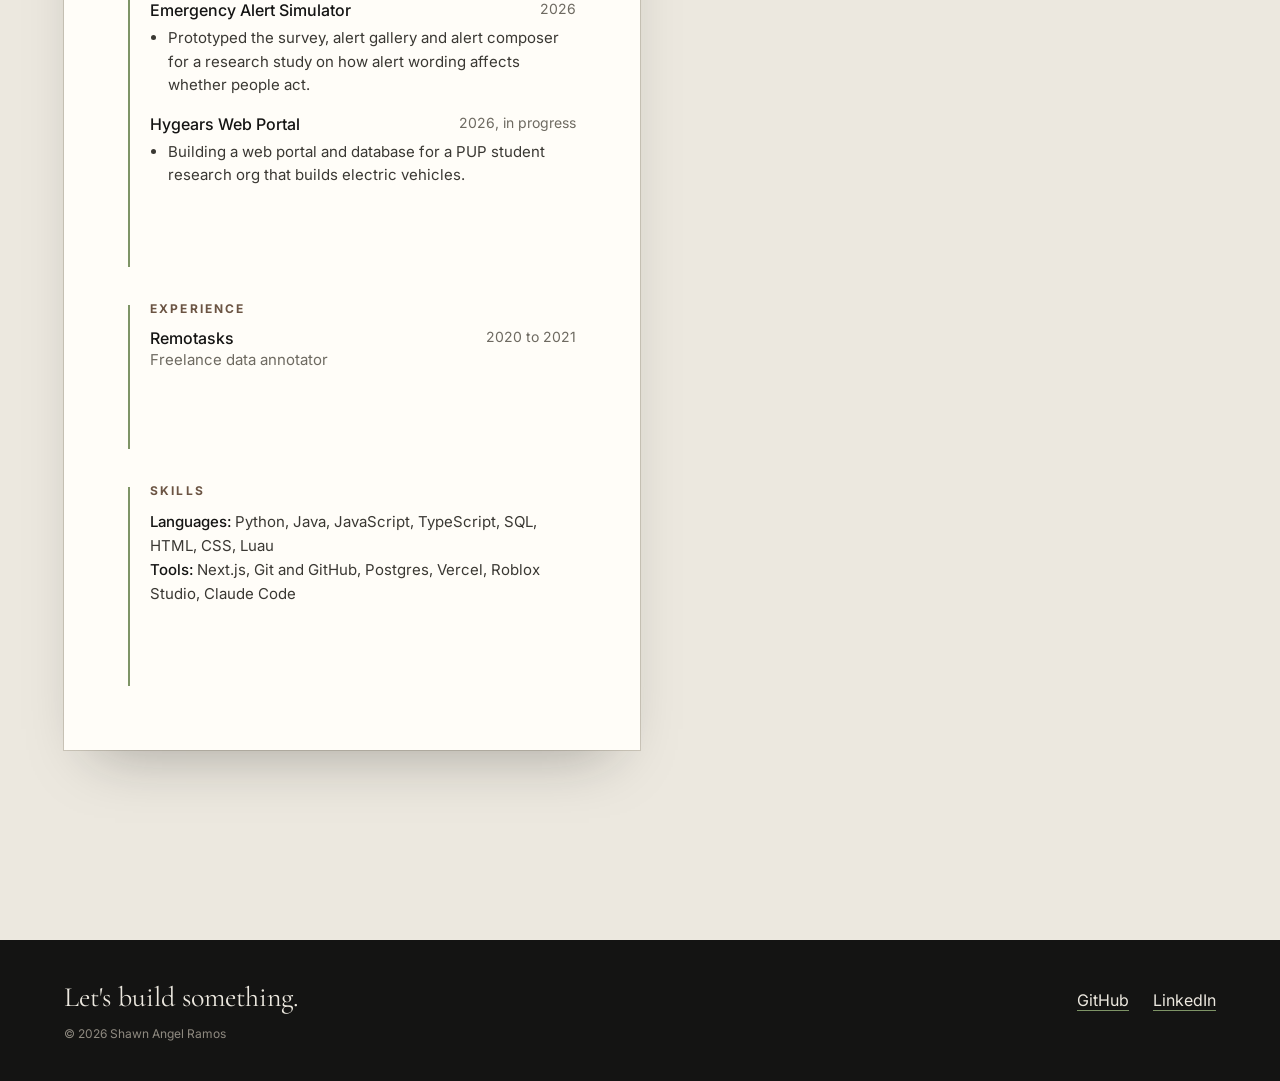
==== commit 0002a8d1: "Add mountain house background to about A small hermitage on a ledge in front of a pale far ridge: wa" ====
--- a/about.html
+++ b/about.html
@@ -11,7 +11,53 @@
   <link rel="stylesheet" href="pages.css">
 </head>
 <body class="about-page">
-  <canvas class="ambient" aria-hidden="true"></canvas>
+  <!-- A small hermitage on a ledge: warm windows, a flickering lantern, smoke, a tree beside it -->
+  <div class="scenery house-scene" aria-hidden="true">
+    <div class="far-ridge"></div>
+    <svg class="house" viewBox="0 0 700 500" preserveAspectRatio="xMidYMax meet">
+      <defs>
+        <radialGradient id="warm">
+          <stop offset="0" stop-color="#e8c890" stop-opacity=".9"/>
+          <stop offset="1" stop-color="#e8c890" stop-opacity="0"/>
+        </radialGradient>
+      </defs>
+      <!-- ledge -->
+      <path class="ledge" d="M60 500 C 90 420, 150 392, 230 384 L 560 380 C 620 384, 660 420, 700 470 V500 Z"/>
+      <path class="ledge-edge" d="M60 500 C 90 420, 150 392, 230 384 L 560 380 C 620 384, 660 420, 700 470"/>
+      <!-- smoke rises from the stove pipe -->
+      <g class="smoke">
+        <path d="M424 214 C 414 196, 434 186, 424 168 C 414 150, 434 140, 424 122"/>
+        <path d="M424 214 C 434 196, 414 186, 424 168 C 434 150, 414 140, 424 122"/>
+        <path d="M424 214 C 416 196, 432 186, 422 168 C 412 150, 430 140, 420 122"/>
+      </g>
+      <rect class="ink" x="418" y="212" width="12" height="26"/>
+      <!-- house -->
+      <rect class="ink" x="232" y="364" width="256" height="14"/>
+      <rect class="wall" x="252" y="282" width="216" height="82"/>
+      <g class="ink-line">
+        <line x1="252" y1="282" x2="252" y2="364"/><line x1="330" y1="282" x2="330" y2="364"/>
+        <line x1="390" y1="282" x2="390" y2="364"/><line x1="468" y1="282" x2="468" y2="364"/>
+      </g>
+      <rect class="lit" x="341" y="304" width="38" height="60"/>
+      <circle class="lit" cx="291" cy="320" r="16"/>
+      <g class="ink-line thin">
+        <line x1="291" y1="304" x2="291" y2="336"/><line x1="275" y1="320" x2="307" y2="320"/>
+        <line x1="360" y1="304" x2="360" y2="364"/>
+      </g>
+      <circle class="glow" cx="360" cy="330" r="70" fill="url(#warm)"/>
+      <!-- roof with upturned eaves -->
+      <path class="ink" d="M188 286 C 232 284, 254 266, 274 238 L 446 238 C 466 266, 488 284, 532 286 C 470 296, 250 296, 188 286 Z"/>
+      <path class="ink" d="M262 238 C 276 232, 290 226, 300 222 L 420 222 C 430 226, 444 232, 458 238 Z"/>
+      <path class="ink-line" d="M290 222 C 280 214, 272 212, 264 214 M430 222 C 440 214, 448 212, 456 214"/>
+      <!-- stone lantern -->
+      <rect class="stone" x="150" y="364" width="34" height="10"/>
+      <rect class="stone" x="161" y="334" width="12" height="30"/>
+      <rect class="stone" x="152" y="314" width="30" height="20"/>
+      <rect class="lit lantern-light" x="159" y="318" width="16" height="12"/>
+      <path class="stone" d="M146 314 L 167 298 L 188 314 Z"/>
+      <circle class="glow lantern-glow" cx="167" cy="324" r="40" fill="url(#warm)"/>
+    </svg>
+  </div>
 
   <nav class="nav">
     <a class="mark" href="index.html" aria-label="Home">S</a>
--- a/pages.css
+++ b/pages.css
@@ -4,7 +4,6 @@
 .kicker { font-size: 13px; letter-spacing: .18em; text-transform: uppercase; color: var(--coffee); }
 .page-head h1 { font-size: clamp(60px, 11vw, 150px); }
 .page-head .lead { margin-top: 20px; }
-.ambient { position: fixed; inset: 0; z-index: 0; width: 100%; height: 100%; pointer-events: none; }
 
 .tags { display: flex; flex-wrap: wrap; gap: 6px; list-style: none; padding: 0; }
 .tags li { padding: 3px 9px; font-size: 12px; color: var(--mute); border: 1px solid var(--line); }
@@ -178,7 +177,57 @@
   .rail { display: none; }
 }
 
-/* ---------- About: an ensō that keeps redrawing, rising motes, inked skill lines ---------- */
+/* ---------- About: a hermitage on a ledge ---------- */
+.far-ridge {
+  position: absolute;
+  right: 0;
+  bottom: 0;
+  width: 70vw;
+  height: 34vh;
+  background: #e2ddd2;
+  clip-path: polygon(0 100%, 10% 70%, 22% 78%, 38% 44%, 52% 62%, 66% 30%, 80% 52%, 100% 36%, 100% 100%);
+}
+.house-scene .house { position: absolute; right: 1vw; bottom: 0; width: 46vw; height: 66vh; overflow: visible; }
+.house .ledge { fill: #d6d0c4; }
+.house .ledge-edge { fill: none; stroke: var(--ink-2); stroke-width: 2; opacity: .5; }
+.house .ink { fill: var(--ink-2); }
+.house .wall { fill: var(--paper-2); stroke: var(--ink-2); stroke-width: 2; }
+.house .ink-line { fill: none; stroke: var(--ink-2); stroke-width: 3; stroke-linecap: round; }
+.house .ink-line.thin { stroke-width: 1.5; }
+.house .stone { fill: #9a948a; }
+.house .lit { fill: #e8c890; animation: lamp 5s ease-in-out infinite; }
+.house .glow { opacity: .5; animation: lamp 5s ease-in-out infinite; }
+/* The lantern flickers a little faster and less evenly than the windows breathe */
+.house .lantern-light, .house .lantern-glow { animation: flicker 2.6s steps(1, end) infinite, lamp 3.4s ease-in-out infinite; }
+@keyframes lamp { 50% { opacity: .72; } }
+@keyframes flicker { 0%, 100% { filter: none; } 37% { filter: brightness(.9); } 41% { filter: none; } 73% { filter: brightness(.94); } }
+.house .smoke path {
+  fill: none;
+  stroke: #8f897d;
+  stroke-width: 2.4;
+  stroke-linecap: round;
+  opacity: 0;
+  transform-box: fill-box;
+  transform-origin: 50% 100%;
+  animation: smoke 7.5s ease-out infinite;
+}
+.house .smoke path:nth-child(2) { animation-delay: -2.5s; }
+.house .smoke path:nth-child(3) { animation-delay: -5s; }
+@keyframes smoke {
+  0% { opacity: 0; transform: translateY(10px) scale(.6, .4); }
+  20% { opacity: .5; }
+  100% { opacity: 0; transform: translate(-14px, -60px) scale(1.4, 1.3); }
+}
+.house .wood { fill: none; stroke: var(--ink-2); stroke-linecap: round; }
+.house .leaf { fill: rgba(42, 41, 38, .13); }
+.house .leaf.green { fill: rgba(126, 148, 102, .3); }
+.house .branch { animation: sway var(--dur) ease-in-out var(--delay) infinite alternate; }
+
+@media (min-width: 1000px) {
+  .about-page .page { max-width: 55vw; }
+}
+
+/* ---------- About: an ensō that keeps redrawing, inked skill lines ---------- */
 .section-title { margin-bottom: 26px; font: 500 clamp(34px, 4.4vw, 50px) / 1.1 "Cormorant Garamond", serif; }
 .about section { max-width: 1000px; padding-bottom: 80px; }
 
@@ -348,7 +397,7 @@
   .scroll .sym { animation: none; }
   .scroll[data-reveal]:not(.in) .scroll-body { clip-path: inset(0); }
   .scroll[data-reveal]:not(.in)::after { top: calc(100% - 18px); }
-  .tree .branch, .sky span, .rail .ink::after, .enso .ring, .seal-big, .interest .sym { animation: none; }
+  .tree .branch, .house .branch, .house .smoke path, .house .lit, .house .glow, .sky span, .rail .ink::after, .enso .ring, .seal-big, .interest .sym { animation: none; }
   .enso .ring { stroke-dashoffset: 0; }
   .resume.in .stamp { animation: none; }
   .sheet section::before { transform: scaleY(1); transition: none; }
